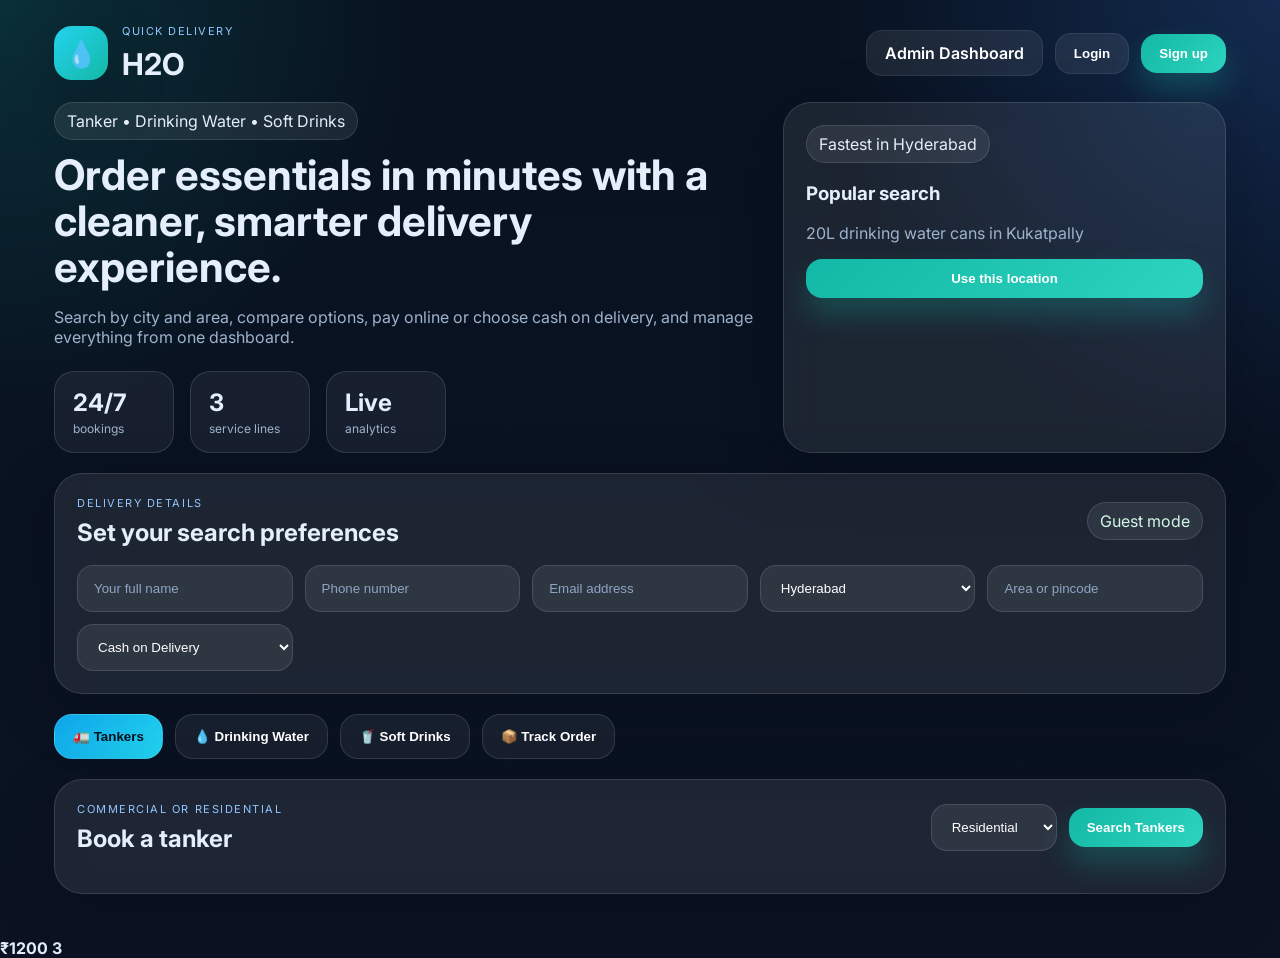
==== src/main/resources/static/index.html @ 4ecf06b8 "h2o project" ====
<!DOCTYPE html>
<html lang="en">
<head>
  <meta charset="UTF-8" />
  <meta name="viewport" content="width=device-width, initial-scale=1.0" />
  <title>H2O • Water Delivery</title>
  <link rel="preconnect" href="https://fonts.googleapis.com">
  <link rel="preconnect" href="https://fonts.gstatic.com" crossorigin>
  <link href="https://fonts.googleapis.com/css2?family=Inter:wght@400;500;600;700;800&display=swap" rel="stylesheet">
  <link rel="stylesheet" href="styles.css" />
  <script src="https://checkout.razorpay.com/v1/checkout.js"></script>
</head>
<body>
  <div class="app-shell">
    <header class="topbar">
      <div class="brand">
        <div class="brand-mark">💧</div>
        <div>
          <div class="eyebrow">Quick delivery</div>
          <h1>H2O</h1>
        </div>
      </div>
      <nav class="top-actions">
        <a class="ghost-link" href="admin.html">Admin Dashboard</a>
        <button class="ghost-btn" onclick="openAuthModal('login')">Login</button>
        <button class="solid-btn" onclick="openAuthModal('signup')">Sign up</button>
      </nav>
    </header>

    <section class="hero-panel">
      <div>
        <span class="badge">Tanker • Drinking Water • Soft Drinks</span>
        <h2>Order essentials in minutes with a cleaner, smarter delivery experience.</h2>
        <p>Search by city and area, compare options, pay online or choose cash on delivery, and manage everything from one dashboard.</p>
        <div class="hero-stats">
          <div><strong>24/7</strong><span>bookings</span></div>
          <div><strong>3</strong><span>service lines</span></div>
          <div><strong>Live</strong><span>analytics</span></div>
        </div>
      </div>
      <div class="hero-card">
        <div class="mini-chip">Fastest in Hyderabad</div>
        <h3>Popular search</h3>
        <p>20L drinking water cans in Kukatpally</p>
        <button class="solid-btn wide" onclick="quickFill('Hyderabad','Kukatpally')">Use this location</button>
      </div>
    </section>

    <section class="search-panel glass-card">
      <div class="section-head">
        <div>
          <p class="eyebrow">Delivery details</p>
          <h3>Set your search preferences</h3>
        </div>
        <div id="userBadge" class="user-badge">Guest mode</div>
      </div>

      <div class="input-grid">
        <input id="customerName" placeholder="Your full name" />
        <input id="customerPhone" placeholder="Phone number" />
        <input id="customerEmail" placeholder="Email address" />
        <select id="city">
          <option value="Hyderabad">Hyderabad</option>
        </select>
        <input id="location" placeholder="Area or pincode" />
        <select id="paymentMethod">
          <option value="COD">Cash on Delivery</option>
          <option value="ONLINE">Pay Online</option>
        </select>
      </div>
    </section>

    <section class="service-switch">
      <button class="tab active" onclick="switchTab('tanker', this)">🚛 Tankers</button>
      <button class="tab" onclick="switchTab('drinking', this)">💧 Drinking Water</button>
      <button class="tab" onclick="switchTab('softdrink', this)">🥤 Soft Drinks</button>
      <button class="tab" onclick="switchTab('track', this)">📦 Track Order</button>
    </section>

    <main class="content-grid">
      <section id="tanker" class="tab-content active glass-card">
        <div class="section-head">
          <div>
            <p class="eyebrow">Commercial or residential</p>
            <h3>Book a tanker</h3>
          </div>
          <div class="inline-actions">
            <select id="usageType">
              <option value="RESIDENTIAL">Residential</option>
              <option value="COMMERCIAL">Commercial</option>
            </select>
            <button class="solid-btn" onclick="searchTankers()">Search Tankers</button>
          </div>
        </div>
        <div id="tankerResults" class="cards"></div>
      </section>

      <section id="drinking" class="tab-content glass-card">
        <div class="section-head">
          <div>
            <p class="eyebrow">Bulk water cans and bottles</p>
            <h3>Drinking Water</h3>
          </div>
          <button class="solid-btn" onclick="searchProducts('DRINKING_WATER', 'drinkingResults')">Search Products</button>
        </div>
        <div id="drinkingResults" class="cards"></div>
      </section>

      <section id="softdrink" class="tab-content glass-card">
        <div class="section-head">
          <div>
            <p class="eyebrow">Bulk beverage ordering</p>
            <h3>Soft Drinks</h3>
          </div>
          <button class="solid-btn" onclick="searchProducts('SOFT_DRINK', 'softdrinkResults')">Search Products</button>
        </div>
        <div id="softdrinkResults" class="cards"></div>
      </section>

      <section id="track" class="tab-content glass-card">
        <div class="section-head">
          <div>
            <p class="eyebrow">Track your booking</p>
            <h3>Order tracking</h3>
          </div>
        </div>
        <div class="inline-actions">
          <input id="trackOrderId" placeholder="Enter order ID" />
          <button class="solid-btn" onclick="trackOrder()">Track Order</button>
          <button class="ghost-btn" onclick="loadMyOrders()">My Orders</button>
        </div>
        <div id="trackingResult" class="cards" style="margin-top: 16px;"></div>
      </section>
    </main>
  </div>

  <div id="toast" class="toast hidden"></div>

  <div id="authModal" class="modal hidden">
    <div class="modal-card">
      <button class="modal-close" onclick="closeAuthModal()">×</button>
      <p id="authModeLabel" class="eyebrow">Welcome back</p>
      <h3 id="authTitle">Login to continue</h3>
      <div id="signupNameWrap">
        <input id="authFullName" placeholder="Full name" />
      </div>
      <input id="authEmail" placeholder="Email" />
      <input id="authPhone" placeholder="Phone (for sign up)" />
      <input id="authPassword" type="password" placeholder="Password" />
      <button id="authSubmitBtn" class="solid-btn wide" onclick="submitAuth()">Continue</button>
      <button class="ghost-btn wide" onclick="toggleAuthMode()">Switch</button>
      <p class="muted small">Demo admin account: admin@h2o.com / admin123</p>
    </div>
  </div>

  <script src="script.js"></script>
  <div id="toast" class="toast hidden"></div>
  <div id="toast" class="toast hidden"></div>
  <strong data-count="1200" data-prefix="₹">₹0</strong>
<strong data-count="3">0</strong>
</body>
</html>
---- src/main/resources/static/styles.css ----
* { box-sizing: border-box; }
:root {
  --bg: #07111f;
  --panel: rgba(255,255,255,0.08);
  --panel-solid: #ffffff;
  --text: #e5eefb;
  --muted: #9eb3cc;
  --accent: #14b8a6;
  --accent-dark: #0f766e;
  --line: rgba(255,255,255,0.12);
  --shadow: 0 20px 60px rgba(2, 8, 23, 0.32);
}
body {
  margin: 0;
  font-family: 'Inter', sans-serif;
  background:
    radial-gradient(circle at top left, rgba(20,184,166,0.18), transparent 26%),
    radial-gradient(circle at top right, rgba(59,130,246,0.22), transparent 28%),
    linear-gradient(180deg, #081220 0%, #0b1323 100%);
  color: var(--text);
}
.admin-body { min-height: 100vh; }
.app-shell { max-width: 1220px; margin: 0 auto; padding: 24px; }
.topbar { display:flex; justify-content:space-between; align-items:center; gap:16px; margin-bottom:20px; }
.brand { display:flex; align-items:center; gap:14px; }
.brand-mark { width:54px; height:54px; border-radius:18px; display:grid; place-items:center; background:linear-gradient(135deg, #22d3ee, #14b8a6); box-shadow: var(--shadow); font-size: 26px; }
.brand h1 { margin:0; font-size: 30px; }
.eyebrow { text-transform:uppercase; letter-spacing: .14em; color: #93c5fd; font-size: 11px; margin:0 0 8px; }
.top-actions { display:flex; align-items:center; gap:12px; flex-wrap:wrap; }
.ghost-link, .ghost-btn, .solid-btn { border:none; text-decoration:none; cursor:pointer; border-radius:16px; padding:12px 18px; font-weight:600; }
.ghost-link, .ghost-btn { background: rgba(255,255,255,0.08); color: white; border: 1px solid rgba(255,255,255,0.08); }
.solid-btn { background: linear-gradient(135deg, var(--accent), #2dd4bf); color: white; box-shadow: 0 16px 30px rgba(20,184,166,0.28); }
.wide { width:100%; }
.hero-panel { display:grid; grid-template-columns: 1.6fr 1fr; gap:20px; margin-bottom:20px; }
.hero-panel h2 { font-size: 42px; line-height:1.1; margin: 12px 0; max-width: 760px; }
.hero-panel p { color: var(--muted); max-width: 720px; }
.badge, .mini-chip, .category-pill, .price-tag, .user-badge { display:inline-flex; align-items:center; gap:8px; padding: 8px 12px; border-radius:999px; background: rgba(255,255,255,0.08); border: 1px solid var(--line); }
.hero-card, .glass-card, .card, .modal-card { background: rgba(255,255,255,0.08); border:1px solid var(--line); box-shadow: var(--shadow); backdrop-filter: blur(14px); border-radius:28px; }
.hero-card { padding:22px; align-self:stretch; }
.hero-stats { display:flex; gap:16px; flex-wrap:wrap; margin-top:24px; }
.hero-stats div { background: rgba(255,255,255,0.06); border:1px solid var(--line); padding:16px 18px; border-radius:20px; min-width:120px; display:flex; flex-direction:column; }
.hero-stats strong { font-size: 24px; }
.hero-stats span { color: var(--muted); font-size: 12px; margin-top: 4px; }
.search-panel, .glass-card { padding:22px; margin-bottom:20px; }
.section-head { display:flex; justify-content:space-between; gap:18px; align-items:center; margin-bottom:18px; flex-wrap:wrap; }
.section-head h3 { margin:0; font-size: 24px; }
.user-badge { color: #d1fae5; }
.input-grid, .inline-actions, .qty-row, .dashboard-columns, .admin-grid { display:grid; gap:12px; }
.input-grid { grid-template-columns: repeat(auto-fit, minmax(180px, 1fr)); }
.inline-actions { grid-auto-flow: column; align-items: center; }
.service-switch { display:flex; gap:12px; flex-wrap:wrap; margin-bottom:20px; }
.tab { padding:14px 18px; border:none; border-radius:18px; cursor:pointer; font-weight:700; background: rgba(255,255,255,0.06); color: white; border: 1px solid var(--line); }
.tab.active { background: linear-gradient(135deg, #0ea5e9, #22d3ee); color:#03111c; }
.tab-content { display:none; }
.tab-content.active { display:block; }
.content-grid { display:block; }
.cards { display:grid; grid-template-columns: repeat(auto-fit, minmax(250px, 1fr)); gap:16px; }
.card { padding:18px; }
.product-card h3 { margin: 10px 0 12px; }
.card-top { display:flex; justify-content:space-between; align-items:center; gap:10px; }
.price-tag { background: rgba(20,184,166,0.18); border-color: rgba(45,212,191,0.25); }
.metric-card { text-align:left; }
.metric-card span { color: var(--muted); display:block; margin-bottom:10px; }
.metric-card strong { font-size: 28px; }
input, select, table { width:100%; }
input, select { background: rgba(255,255,255,0.08); color: white; border:1px solid var(--line); padding:14px 16px; border-radius:16px; outline:none; }
input::placeholder { color: #8da6c4; }
option { color: #111827; }
.muted { color: var(--muted); }
.small { font-size: 12px; }
.qty-row { grid-template-columns: 100px 1fr; }
.toast { position: fixed; right: 20px; bottom: 20px; background: #052e2b; color: white; padding: 14px 16px; border-radius: 16px; box-shadow: var(--shadow); z-index: 20; }
.hidden { display:none !important; }
.modal { position: fixed; inset: 0; background: rgba(2,8,23,0.7); display:grid; place-items:center; padding:20px; z-index: 50; }
.modal-card { width:min(420px, 100%); padding:24px; position:relative; display:grid; gap:12px; }
.modal-close { position:absolute; right:14px; top:14px; border:none; background:transparent; color:white; font-size: 28px; cursor:pointer; }
.dashboard-columns { grid-template-columns: 1.35fr .85fr; }
.stack-gap { display:grid; gap:12px; }
.table-wrap { overflow:auto; }
table { border-collapse: collapse; }
th, td { text-align:left; padding:14px 10px; border-bottom:1px solid var(--line); }
th { color:#bae6fd; font-size: 12px; text-transform: uppercase; letter-spacing: .08em; }
@media (max-width: 920px) {
  .hero-panel, .dashboard-columns { grid-template-columns: 1fr; }
  .inline-actions { grid-auto-flow: row; }
}
@media (max-width: 640px) {
  .app-shell { padding: 16px; }
  .hero-panel h2 { font-size: 32px; }
  .topbar { align-items:flex-start; flex-direction:column; }
  .qty-row { grid-template-columns: 1fr; }
}

.dashboard-columns { display:grid; grid-template-columns: 2fr 1fr; gap: 24px; margin-top:24px; }
.table-wrap { overflow:auto; }
.stack-gap { display:grid; gap:8px; }
@media (max-width: 980px) { .dashboard-columns { grid-template-columns: 1fr; } }
/* =========================
   MICRO INTERACTIONS CSS
========================= */

/* ripple */
button, .solid-btn, .ghost-btn, .tab {
  position: relative;
  overflow: hidden;
}

.ripple {
  position: absolute;
  border-radius: 999px;
  transform: scale(0);
  animation: rippleAnim 0.6s linear;
  background: rgba(255,255,255,0.35);
  pointer-events: none;
}

@keyframes rippleAnim {
  to {
    transform: scale(4);
    opacity: 0;
  }
}

/* tab transitions */
.tab-enter {
  animation: tabFadeIn 0.42s ease;
}

.tab-exit {
  animation: tabFadeOut 0.25s ease;
}

@keyframes tabFadeIn {
  from {
    opacity: 0;
    transform: translateY(14px);
  }
  to {
    opacity: 1;
    transform: translateY(0);
  }
}

@keyframes tabFadeOut {
  from {
    opacity: 1;
    transform: translateY(0);
  }
  to {
    opacity: 0;
    transform: translateY(8px);
  }
}

/* toast states */
.toast.success {
  background: linear-gradient(135deg, #14b8a6, #2dd4bf);
  color: white;
}

.toast.error {
  background: linear-gradient(135deg, #ef4444, #f87171);
  color: white;
}

.toast.info {
  background: linear-gradient(135deg, #3b82f6, #60a5fa);
  color: white;
}

.toast-in {
  animation: toastIn 0.35s ease forwards;
}

.toast-out {
  animation: toastOut 0.35s ease forwards;
}

@keyframes toastIn {
  from {
    opacity: 0;
    transform: translateY(20px) scale(.96);
  }
  to {
    opacity: 1;
    transform: translateY(0) scale(1);
  }
}

@keyframes toastOut {
  from {
    opacity: 1;
    transform: translateY(0) scale(1);
  }
  to {
    opacity: 0;
    transform: translateY(16px) scale(.96);
  }
}

/* loading state */
button.is-loading,
.solid-btn.is-loading {
  opacity: .9;
  pointer-events: none;
}

.btn-loader {
  display: inline-block;
  width: 14px;
  height: 14px;
  border: 2px solid rgba(255,255,255,.35);
  border-top-color: white;
  border-radius: 50%;
  animation: spinLoader .8s linear infinite;
  vertical-align: middle;
  margin-right: 6px;
}

@keyframes spinLoader {
  to { transform: rotate(360deg); }
}

/* scroll reveal */
.reveal {
  opacity: 0;
  transform: translateY(20px);
  transition: all .65s ease;
}

.reveal.reveal-visible {
  opacity: 1;
  transform: translateY(0);
}

/* skeleton loader */
.skeleton-card {
  position: relative;
  overflow: hidden;
}

.skeleton {
  background: linear-gradient(
    90deg,
    rgba(255,255,255,0.05) 25%,
    rgba(255,255,255,0.14) 50%,
    rgba(255,255,255,0.05) 75%
  );
  background-size: 200% 100%;
  animation: shimmer 1.25s infinite linear;
  border-radius: 12px;
}

.skeleton-pill {
  width: 110px;
  height: 28px;
  margin-bottom: 16px;
}

.skeleton-line {
  width: 100%;
  height: 14px;
  margin-bottom: 12px;
}

.skeleton-line.large {
  height: 22px;
  width: 72%;
}

.skeleton-btn {
  margin-top: 16px;
  width: 100%;
  height: 44px;
}

@keyframes shimmer {
  0% { background-position: 200% 0; }
  100% { background-position: -200% 0; }
}

/* tracking pulse */
.tracking-live {
  position: relative;
}

.tracking-pulse {
  animation: trackingPulse 1.4s ease;
}

@keyframes trackingPulse {
  0% {
    box-shadow: 0 0 0 rgba(20,184,166,0);
  }
  50% {
    box-shadow: 0 0 28px rgba(20,184,166,0.35);
  }
  100% {
    box-shadow: 0 0 0 rgba(20,184,166,0);
  }
}

/* subtle hover polish */
input:hover, select:hover {
  border-color: rgba(45,212,191,0.35);
}

.tab:hover {
  transform: translateY(-2px);
}

.metric-card:hover strong {
  color: #ccfbf1;
}
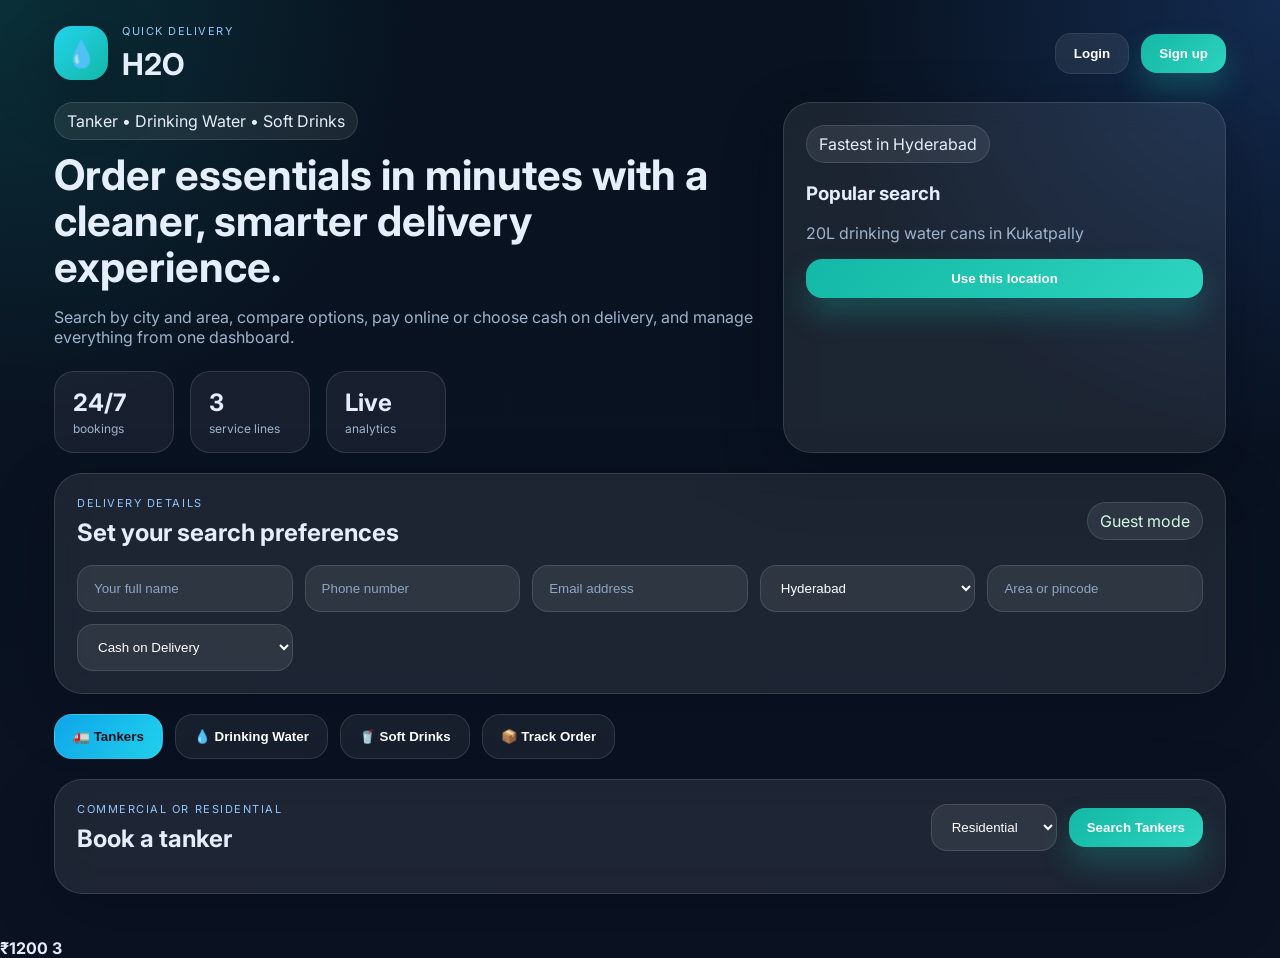
==== commit 8831d99f: "secured admin dashboard" ====
--- a/src/main/resources/static/index.html
+++ b/src/main/resources/static/index.html
@@ -21,7 +21,7 @@
         </div>
       </div>
       <nav class="top-actions">
-        <a class="ghost-link" href="admin.html">Admin Dashboard</a>
+        <a class="ghost-link" href="javascript:void(0)" onclick="openAdminDashboard()">Admin Dashboard</a>
         <button class="ghost-btn" onclick="openAuthModal('login')">Login</button>
         <button class="solid-btn" onclick="openAuthModal('signup')">Sign up</button>
       </nav>
